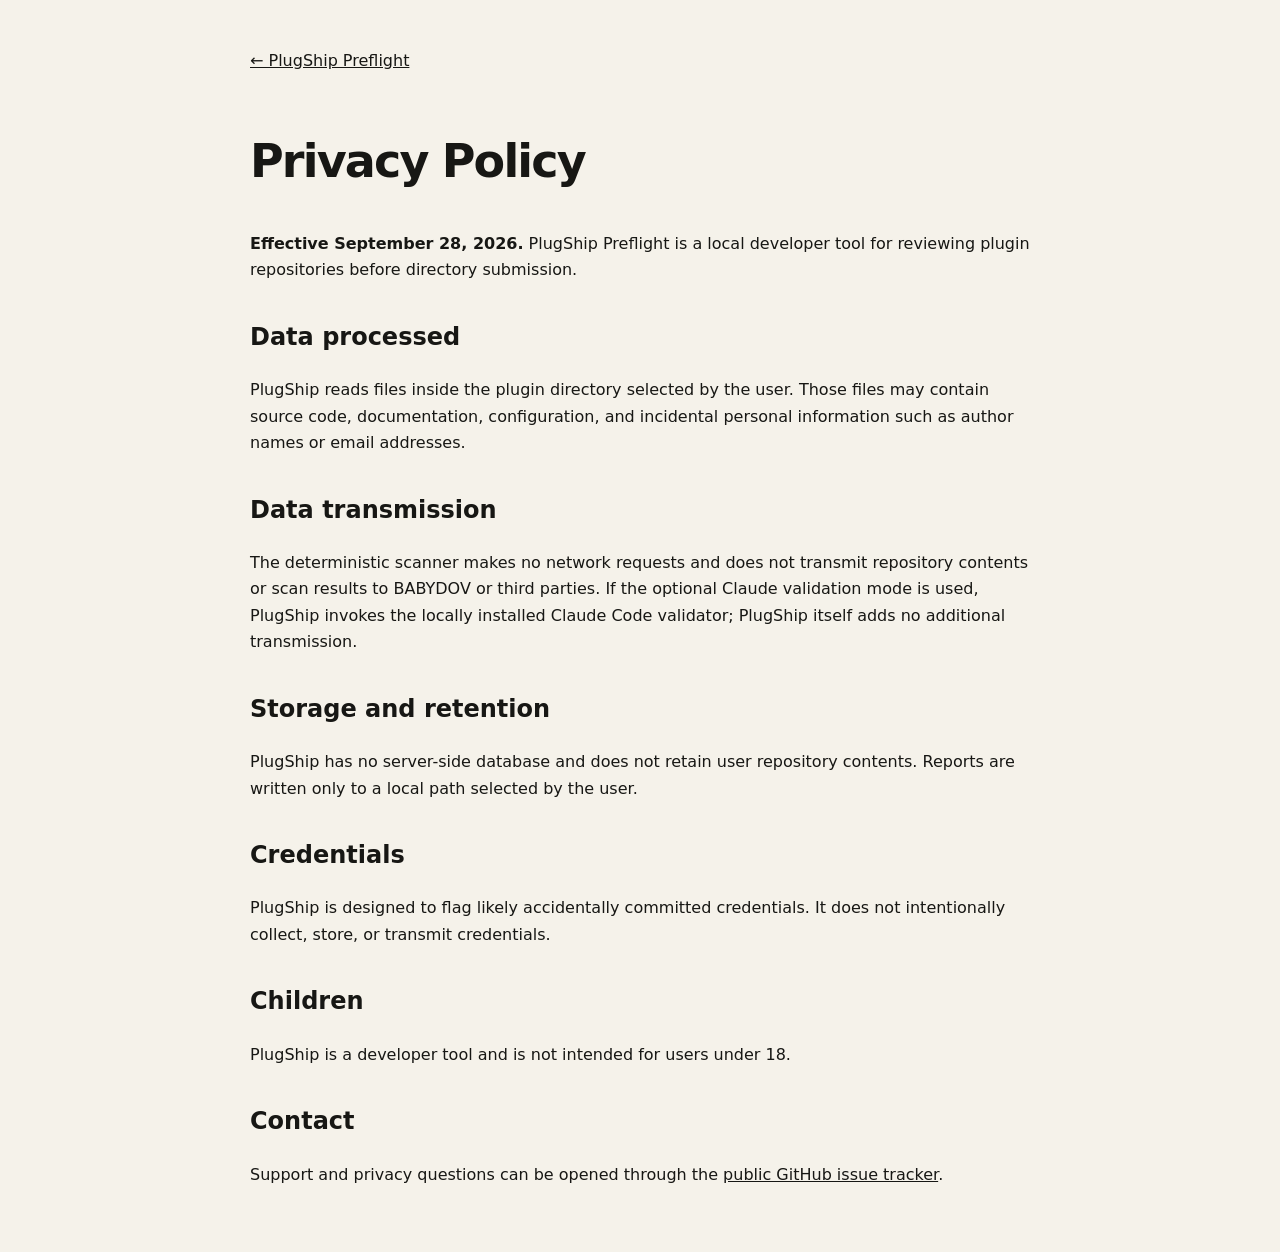
==== docs/privacy.html @ 2ba9bf3b "Add product site privacy and terms" ====
<!doctype html>
<html lang="en"><head><meta charset="utf-8"><meta name="viewport" content="width=device-width,initial-scale=1">
<title>Privacy — PlugShip Preflight</title>
<style>body{max-width:780px;margin:0 auto;padding:48px 24px;background:#f5f2ea;color:#171714;font:16px/1.65 system-ui,sans-serif}a{color:inherit}h1{font-size:46px;letter-spacing:-.04em}h2{margin-top:34px}nav{margin-bottom:50px}</style></head>
<body><nav><a href="./">← PlugShip Preflight</a></nav>
<h1>Privacy Policy</h1>
<p><strong>Effective September 28, 2026.</strong> PlugShip Preflight is a local developer tool for reviewing plugin repositories before directory submission.</p>
<h2>Data processed</h2>
<p>PlugShip reads files inside the plugin directory selected by the user. Those files may contain source code, documentation, configuration, and incidental personal information such as author names or email addresses.</p>
<h2>Data transmission</h2>
<p>The deterministic scanner makes no network requests and does not transmit repository contents or scan results to BABYDOV or third parties. If the optional Claude validation mode is used, PlugShip invokes the locally installed Claude Code validator; PlugShip itself adds no additional transmission.</p>
<h2>Storage and retention</h2>
<p>PlugShip has no server-side database and does not retain user repository contents. Reports are written only to a local path selected by the user.</p>
<h2>Credentials</h2>
<p>PlugShip is designed to flag likely accidentally committed credentials. It does not intentionally collect, store, or transmit credentials.</p>
<h2>Children</h2>
<p>PlugShip is a developer tool and is not intended for users under 18.</p>
<h2>Contact</h2>
<p>Support and privacy questions can be opened through the <a href="https://github.com/williamleewilliam1-star/plugship-preflight/issues">public GitHub issue tracker</a>.</p>
</body></html>
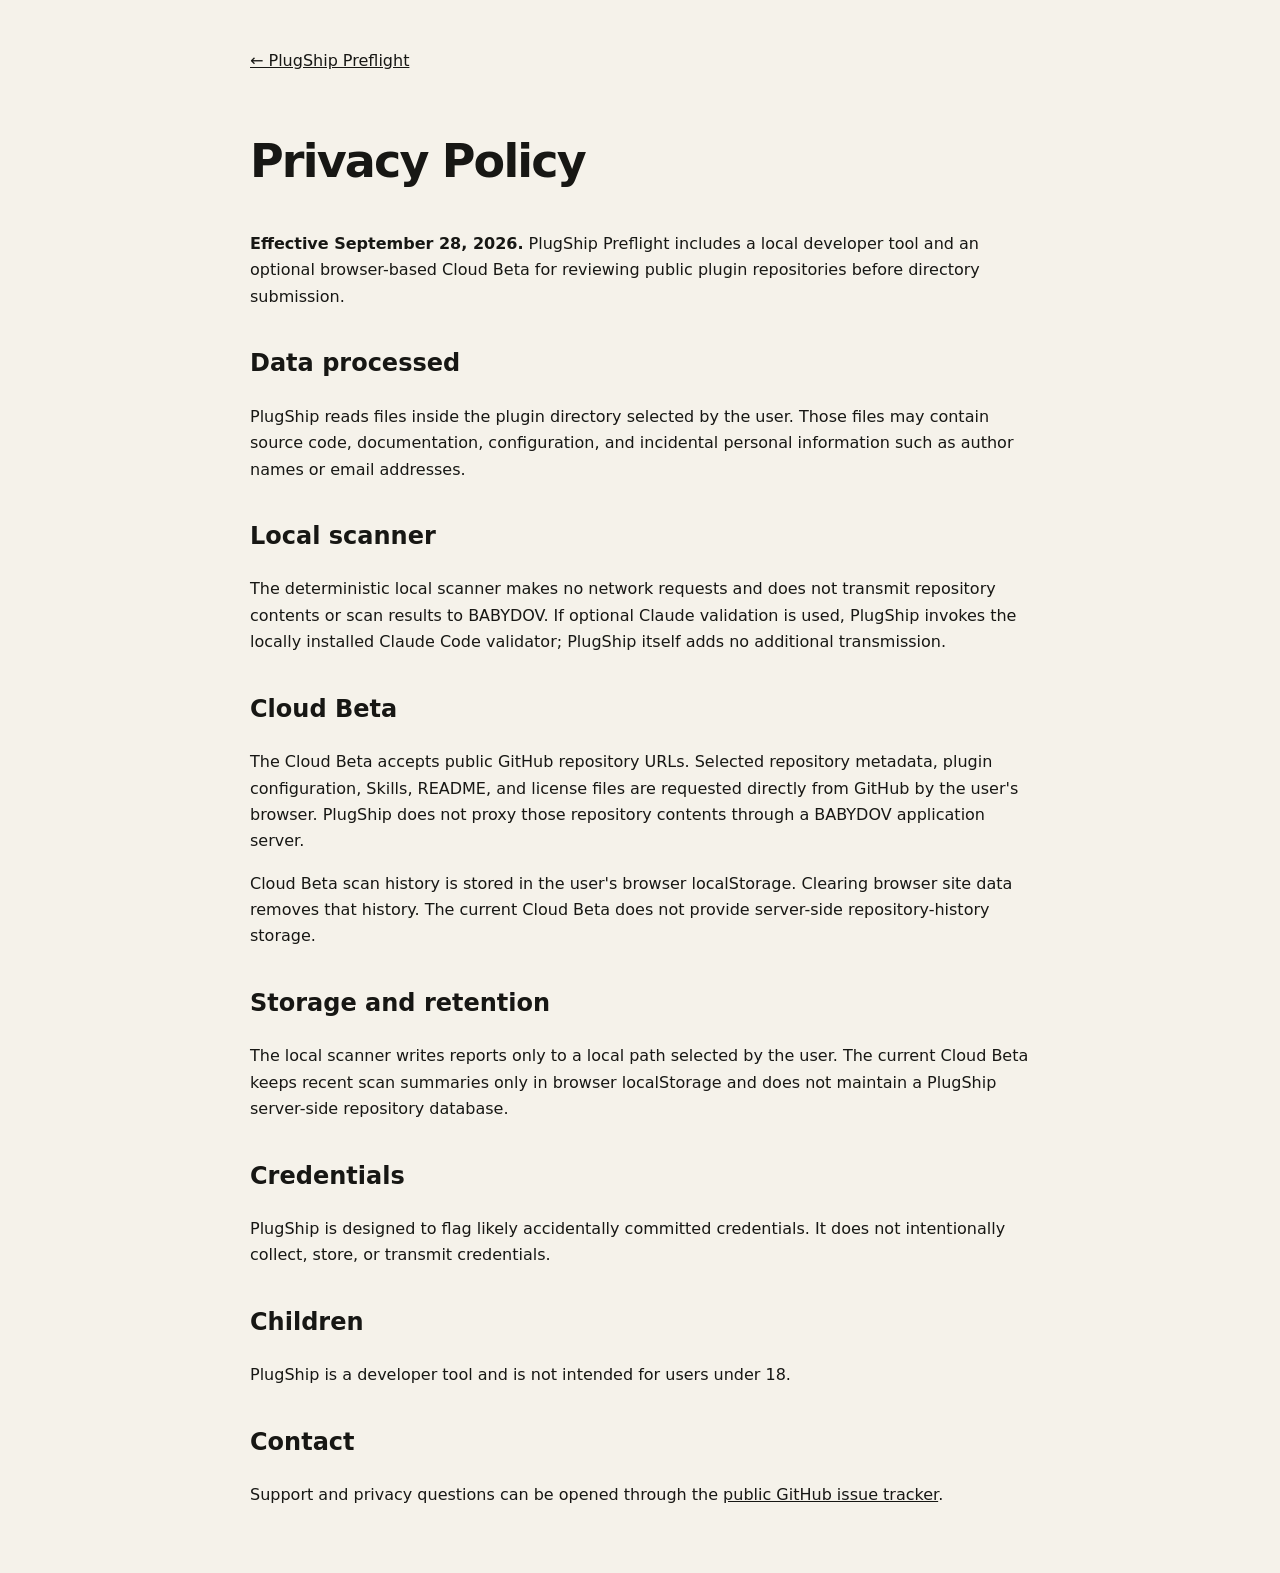
==== commit 630c12d2: "Launch PlugShip Cloud Beta" ====
--- a/docs/privacy.html
+++ b/docs/privacy.html
@@ -4,13 +4,16 @@
 <style>body{max-width:780px;margin:0 auto;padding:48px 24px;background:#f5f2ea;color:#171714;font:16px/1.65 system-ui,sans-serif}a{color:inherit}h1{font-size:46px;letter-spacing:-.04em}h2{margin-top:34px}nav{margin-bottom:50px}</style></head>
 <body><nav><a href="./">← PlugShip Preflight</a></nav>
 <h1>Privacy Policy</h1>
-<p><strong>Effective September 28, 2026.</strong> PlugShip Preflight is a local developer tool for reviewing plugin repositories before directory submission.</p>
+<p><strong>Effective September 28, 2026.</strong> PlugShip Preflight includes a local developer tool and an optional browser-based Cloud Beta for reviewing public plugin repositories before directory submission.</p>
 <h2>Data processed</h2>
 <p>PlugShip reads files inside the plugin directory selected by the user. Those files may contain source code, documentation, configuration, and incidental personal information such as author names or email addresses.</p>
-<h2>Data transmission</h2>
-<p>The deterministic scanner makes no network requests and does not transmit repository contents or scan results to BABYDOV or third parties. If the optional Claude validation mode is used, PlugShip invokes the locally installed Claude Code validator; PlugShip itself adds no additional transmission.</p>
+<h2>Local scanner</h2>
+<p>The deterministic local scanner makes no network requests and does not transmit repository contents or scan results to BABYDOV. If optional Claude validation is used, PlugShip invokes the locally installed Claude Code validator; PlugShip itself adds no additional transmission.</p>
+<h2>Cloud Beta</h2>
+<p>The Cloud Beta accepts public GitHub repository URLs. Selected repository metadata, plugin configuration, Skills, README, and license files are requested directly from GitHub by the user's browser. PlugShip does not proxy those repository contents through a BABYDOV application server.</p>
+<p>Cloud Beta scan history is stored in the user's browser localStorage. Clearing browser site data removes that history. The current Cloud Beta does not provide server-side repository-history storage.</p>
 <h2>Storage and retention</h2>
-<p>PlugShip has no server-side database and does not retain user repository contents. Reports are written only to a local path selected by the user.</p>
+<p>The local scanner writes reports only to a local path selected by the user. The current Cloud Beta keeps recent scan summaries only in browser localStorage and does not maintain a PlugShip server-side repository database.</p>
 <h2>Credentials</h2>
 <p>PlugShip is designed to flag likely accidentally committed credentials. It does not intentionally collect, store, or transmit credentials.</p>
 <h2>Children</h2>
